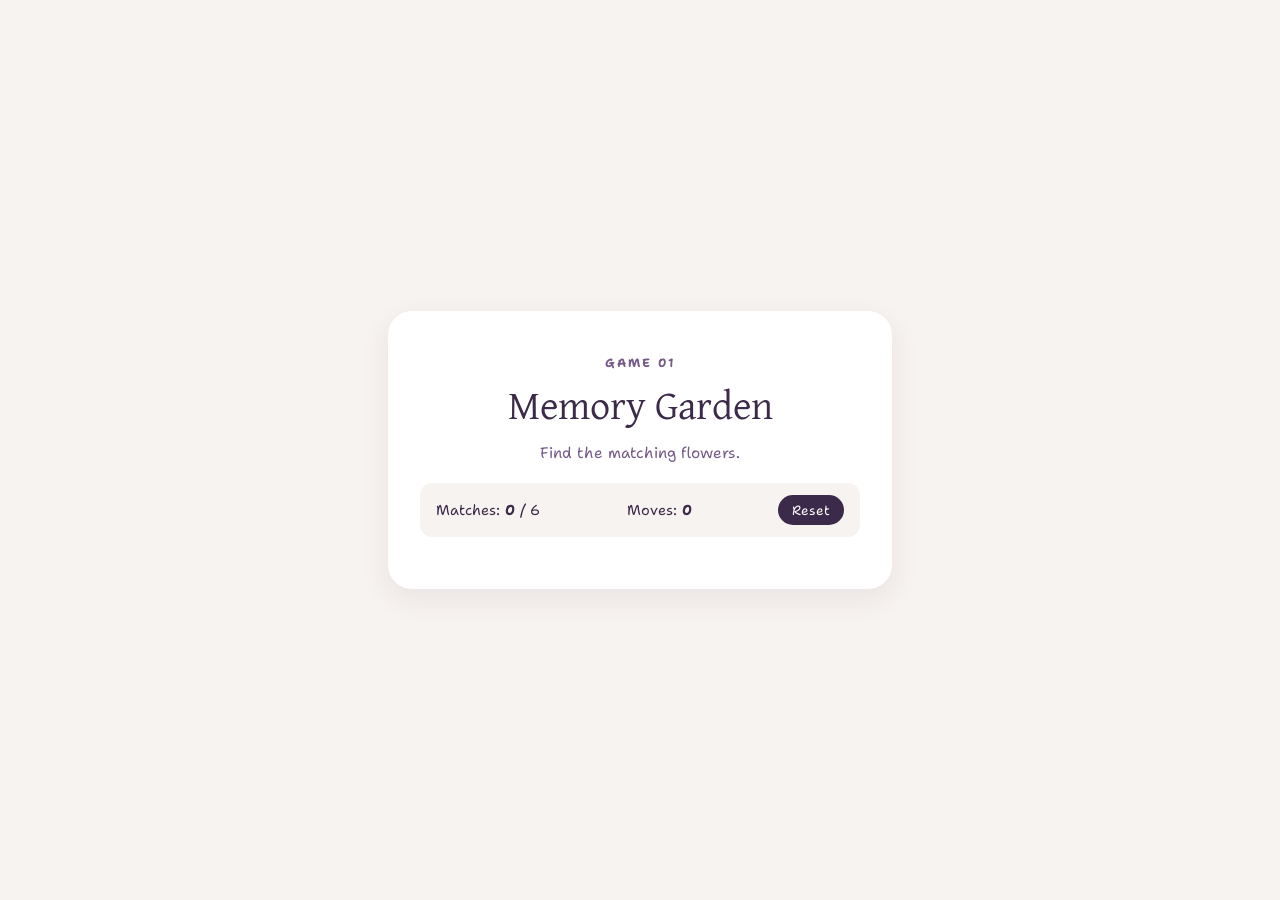
==== memorygarden.html @ 40e1fa36 "Creating the Memory Game" ====
<!DOCTYPE html>
<html lang="en">
<head>
  <meta charset="UTF-8">
  <meta name="viewport" content="width=device-width, initial-scale=1.0">
  <title>Memory Garden</title>

  <!-- GOOGLE FONTS -->
  <link rel="preconnect" href="https://fonts.googleapis.com">
  <link rel="preconnect" href="https://fonts.gstatic.com" crossorigin>
  <link href="https://fonts.googleapis.com/css2?family=Gentium+Plus:ital,wght@0,400;0,700;1,400&family=Shantell+Sans:wght@300..800&display=swap" rel="stylesheet">

  <!-- LINK TO SEPARATE CSS FILE -->
  <link rel="stylesheet" href="memorygarden.css">
</head>
<body>

  <div class="game-container">
    <div class="game-header">
      <p class="game-subtitle">GAME 01</p>
      <h1>Memory Garden</h1>
      <p class="game-desc">Find the matching flowers.</p>
    </div>

    <div class="stats-bar">
      <span>Matches: <strong id="matches-count">0</strong> / 6</span>
      <span>Moves: <strong id="moves-count">0</strong></span>
      <button id="reset-btn" class="reset-btn">Reset</button>
    </div>

    <div class="memory-grid" id="memory-grid"></div>

    <div id="win-message" class="win-message hidden">
      ✨ Beautiful garden! You matched them all! ✨
    </div>
  </div>

  <!-- LINK TO SEPARATE JS FILE -->
  <script src="memory-garden.js"></script>
</body>
</html>
---- memorygarden.css ----
:root {
  --bg-color: #f7f3f0;
  --card-bg: #ffffff;
  --card-back: #eaddf0;
  --accent-purple: #8b6e9f;
  --text-color: #3b2a4a;
  --font-heading: 'Gentium Plus', serif;
  --font-body: 'Shantell Sans', cursive, sans-serif;
}

body {
  background-color: var(--bg-color);
  color: var(--text-color);
  font-family: var(--font-body);
  display: flex;
  justify-content: center;
  align-items: center;
  min-height: 100vh;
  margin: 0;
}

.game-container {
  background: var(--card-bg);
  padding: 32px;
  border-radius: 24px;
  box-shadow: 0 10px 30px rgba(59, 42, 74, 0.08);
  text-align: center;
  max-width: 440px;
  width: 90%;
}

.game-subtitle {
  font-size: 0.75rem;
  letter-spacing: 2px;
  color: #745b88;
  font-weight: 700;
  margin-bottom: 4px;
}

h1 {
  font-family: var(--font-heading);
  font-size: 2.5rem;
  margin: 0 0 8px 0;
  font-weight: 400;
}

.game-desc {
  color: #745b88;
  margin-top: 0;
  font-size: 0.95rem;
}

.stats-bar {
  display: flex;
  justify-content: space-between;
  align-items: center;
  margin: 20px 0;
  padding: 12px 16px;
  background-color: var(--bg-color);
  border-radius: 12px;
  font-size: 0.9rem;
}

.reset-btn {
  background-color: var(--text-color);
  color: white;
  border: none;
  padding: 6px 14px;
  border-radius: 20px;
  font-family: var(--font-body);
  cursor: pointer;
  transition: transform 0.15s ease;
}

.reset-btn:hover {
  transform: scale(1.05);
}

.memory-grid {
  display: grid;
  grid-template-columns: repeat(4, 1fr);
  gap: 12px;
  perspective: 1000px;
}

.card {
  aspect-ratio: 1;
  background-color: var(--card-back);
  border-radius: 16px;
  display: flex;
  justify-content: center;
  align-items: center;
  font-size: 1.8rem;
  cursor: pointer;
  user-select: none;
  transition: transform 0.4s ease, background-color 0.3s ease;
  transform-style: preserve-3d;
}

.card.flipped, .card.matched {
  background-color: #f3ebf5;
  transform: rotateY(180deg);
}

.card .content {
  display: none;
}

.card.flipped .content, .card.matched .content {
  display: block;
}

.card.matched {
  cursor: default;
  opacity: 0.6;
}

.win-message {
  margin-top: 20px;
  font-weight: bold;
  color: var(--accent-purple);
}

.hidden {
  display: none;
}
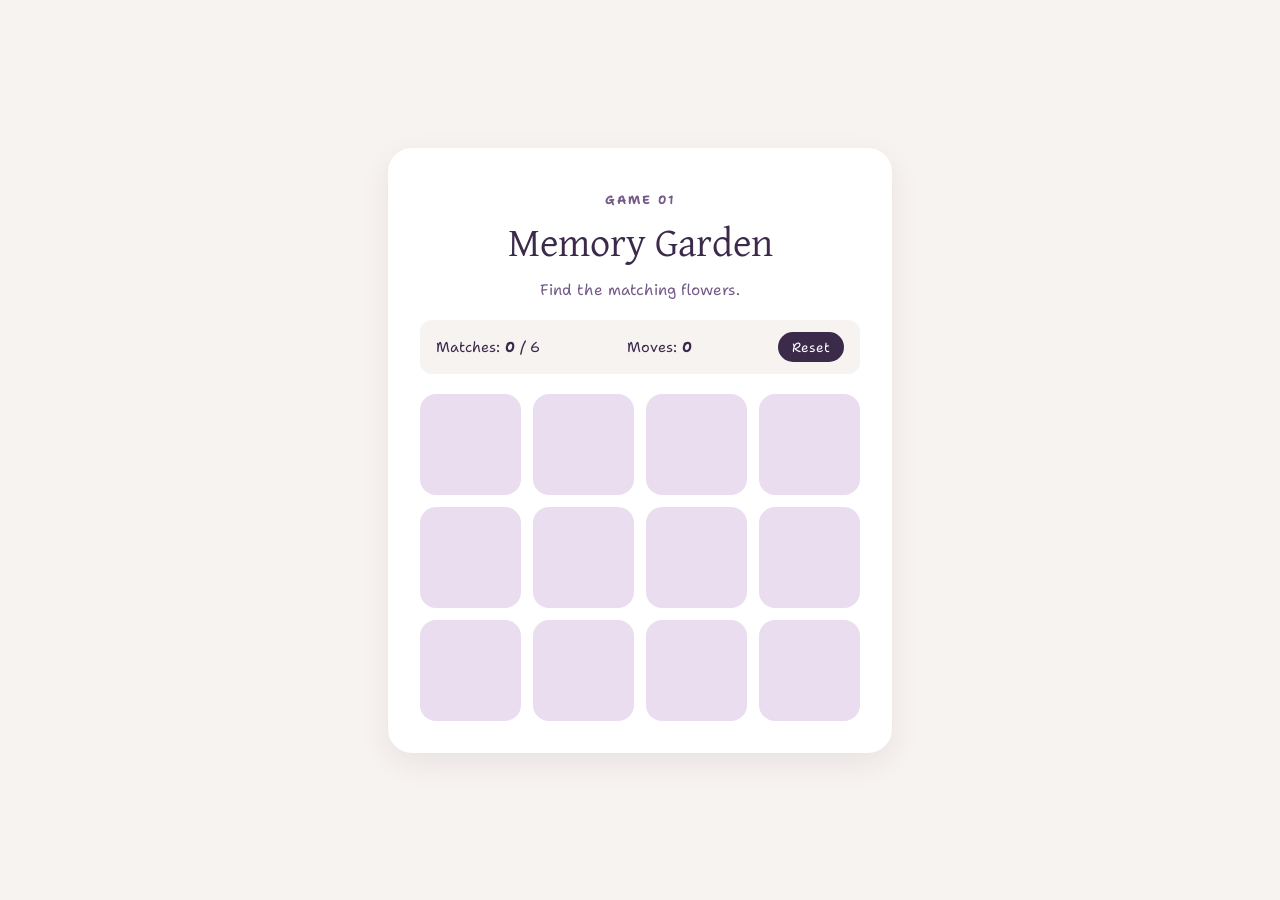
==== commit ead52dab: "Memory Garden is working" ====
--- a/memorygarden.html
+++ b/memorygarden.html
@@ -36,6 +36,6 @@
   </div>
 
   <!-- LINK TO SEPARATE JS FILE -->
-  <script src="memory-garden.js"></script>
+  <script src="memorygarden.js"></script>
 </body>
 </html>
